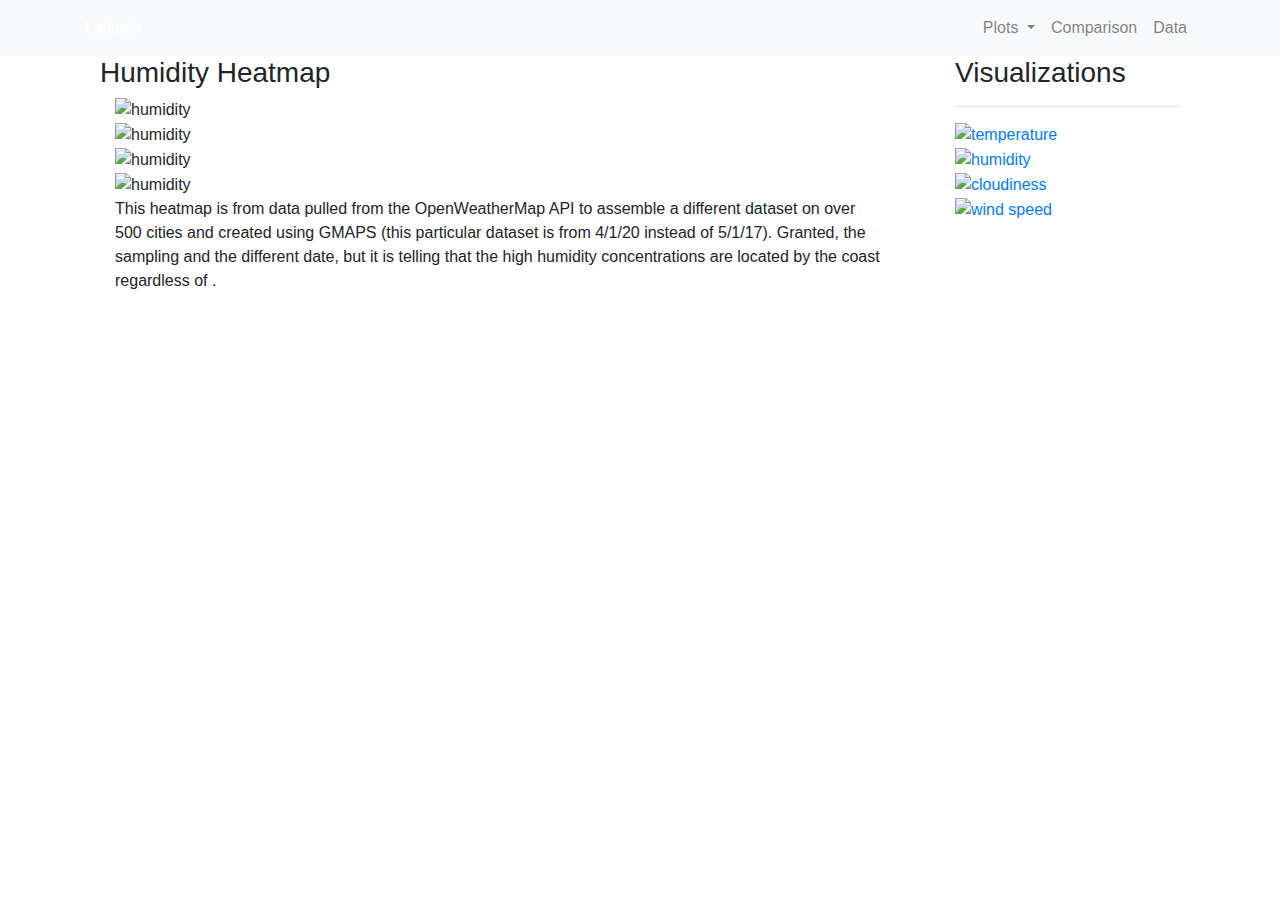
==== humidityheatmap.html @ a3ae4d62 "Add files via upload" ====
<!DOCTYPE html>
<html lang="en">

<head>
  <meta charset="UTF-8">
  <title>Summary</title>

  <link rel="stylesheet" href="https://stackpath.bootstrapcdn.com/bootstrap/4.3.1/css/bootstrap.min.css" integrity="sha384-ggOyR0iXCbMQv3Xipma34MD+dH/1fQ784/j6cY/iJTQUOhcWr7x9JvoRxT2MZw1T" crossorigin="anonymous">
  <link rel="stylesheet" href="style.css">

    <script src="https://cdn.jsdelivr.net/npm/@popperjs/core@2.9.2/dist/umd/popper.min.js" ></script>
    <script src="https://cdn.jsdelivr.net/npm/bootstrap@5.0.1/dist/js/bootstrap.min.js" integrity="sha384-Atwg2Pkwv9vp0ygtn1JAojH0nYbwNJLPhwyoVbhoPwBhjQPR5VtM2+xf0Uwh9KtT" crossorigin="anonymous"></script>

    <script>
      const button = document.querySelector('#button');
      const tooltip = document.querySelector('#tooltip');
      const popperInstance = Popper.createPopper(button, tooltip);
    </script>
</head>
<body>
    
    <!--navbar-->
    <nav class="navbar navbar-expand-lg navbar-light bg-light">
        <div class="container">
            <a class="top-navbar-text-latitude text-white" href="index.html" >Latitude</a>
            <button class="navbar-toggler" type="button" data-toggle="collapse" data-target="#navbarSupportedContent" aria-controls="navbarSupportedContent" aria-expanded="false" aria-label="Toggle navigation">
                <span class="navbar-toggler-icon"></span>
            </button>
            
            <div class="collapse navbar-collapse" id="navbarSupportedContent">
                <ul class="navbar-nav ml-auto">    
                    <li class="nav-item dropdown">
                        <a class="nav-link dropdown-toggle" href="#" id="dropdownMenuLink" role="button" id="dropdownMenuLink" data-bs-toggle="dropdown" aria-haspopup="true" aria-expanded="false">
                            Plots
                        </a>
                            <div class="dropdown-menu" aria-labelledby="dropdownMenuLink">
                            <a class="dropdown-item" href="temperature.html">Temperature</a>
                            <a class="dropdown-item" href="humidity.html">Humidity</a>
                            <a class="dropdown-item" href="cloudiness.html">Cloudiness</a>
                            <a class="dropdown-item" href="windspeed.html">Wind Speed</a>
                    </li>
                    <li class="nav-item">
                        <a class="nav-link" href="comparison.html">Comparison</a>
                    </li>
                    <li class="nav-item">
                        <a class="nav-link" href="data.html">Data</a>

                        </div>
                    </li>
                </ul>
            </div>
        </div>
    </nav>
    

    <div class="container content">
        <div class="row">
            <div class="col-md-9">
                <div class="col-md-12">
                    <h3>Humidity Heatmap</h3>
                   <div class="col-sm-12">
                    <img src="Resources/assets/images/Humidity Heatmap - whole.png" width="100%" alt="humidity">
                    </div>
                    <div class="col-sm-12">
                    <img src="Resources/assets/images/Humidity Heatmap - close-up 01.png" width="100%" alt="humidity">
                    </div>
                    <div class="col-sm-12">
                    <img src="Resources/assets/images/Humidity Heatmap - close-up 02.png" width="100%" alt="humidity">
                    </div>
                    <div class="col-sm-12">
                    <img src="Resources/assets/images/Humidity Heatmap - close-up 03.png" width="100%" alt="humidity">
                    </div>
                    <div class="col-sm-12">
                    <p>This heatmap is from data pulled from the OpenWeatherMap API to assemble a different dataset on over 500 cities and created using GMAPS (this particular dataset is from 4/1/20 instead of 5/1/17). Granted, the sampling and the different date, but it is telling that the high humidity concentrations are located by the coast regardless of .</p>
                    </div>
                </div>
            </div>

            <div class="col-md-3">
                <div class="col-md-12">
                    <h3>Visualizations</h3>
                    <hr>
                    <div class="row">
                        <div class="col-sm-12">
                            <a href="temperature.html"><img src="Resources/assets/images/Fig1.png" width="100%" alt="temperature">
                            </a> 
                        </div>
                        <div class="col-sm-12">
                            <a href="humidity.html"><img src="Resources/assets/images/Fig2.png" width="100%" alt="humidity"></a>
                        </div>
                   
                        <div class="col-sm-12">
                            <a href="cloudiness.html"><img src="Resources/assets/images/Fig3.png" width="100%" alt="cloudiness"></a>
                        </div>

                        <div class="col-sm-12">
                            <a href="windspeed.html"><img src="Resources/assets/images/Fig4.png" width="100%" alt="wind speed"></a>
                        </div>
                    </div>
                </div>
            </div>
        </div>
    </div>

    <!-- footer -->
    <footer class="tiny-footer footer-dark">     
    </footer>

</body>
</html>
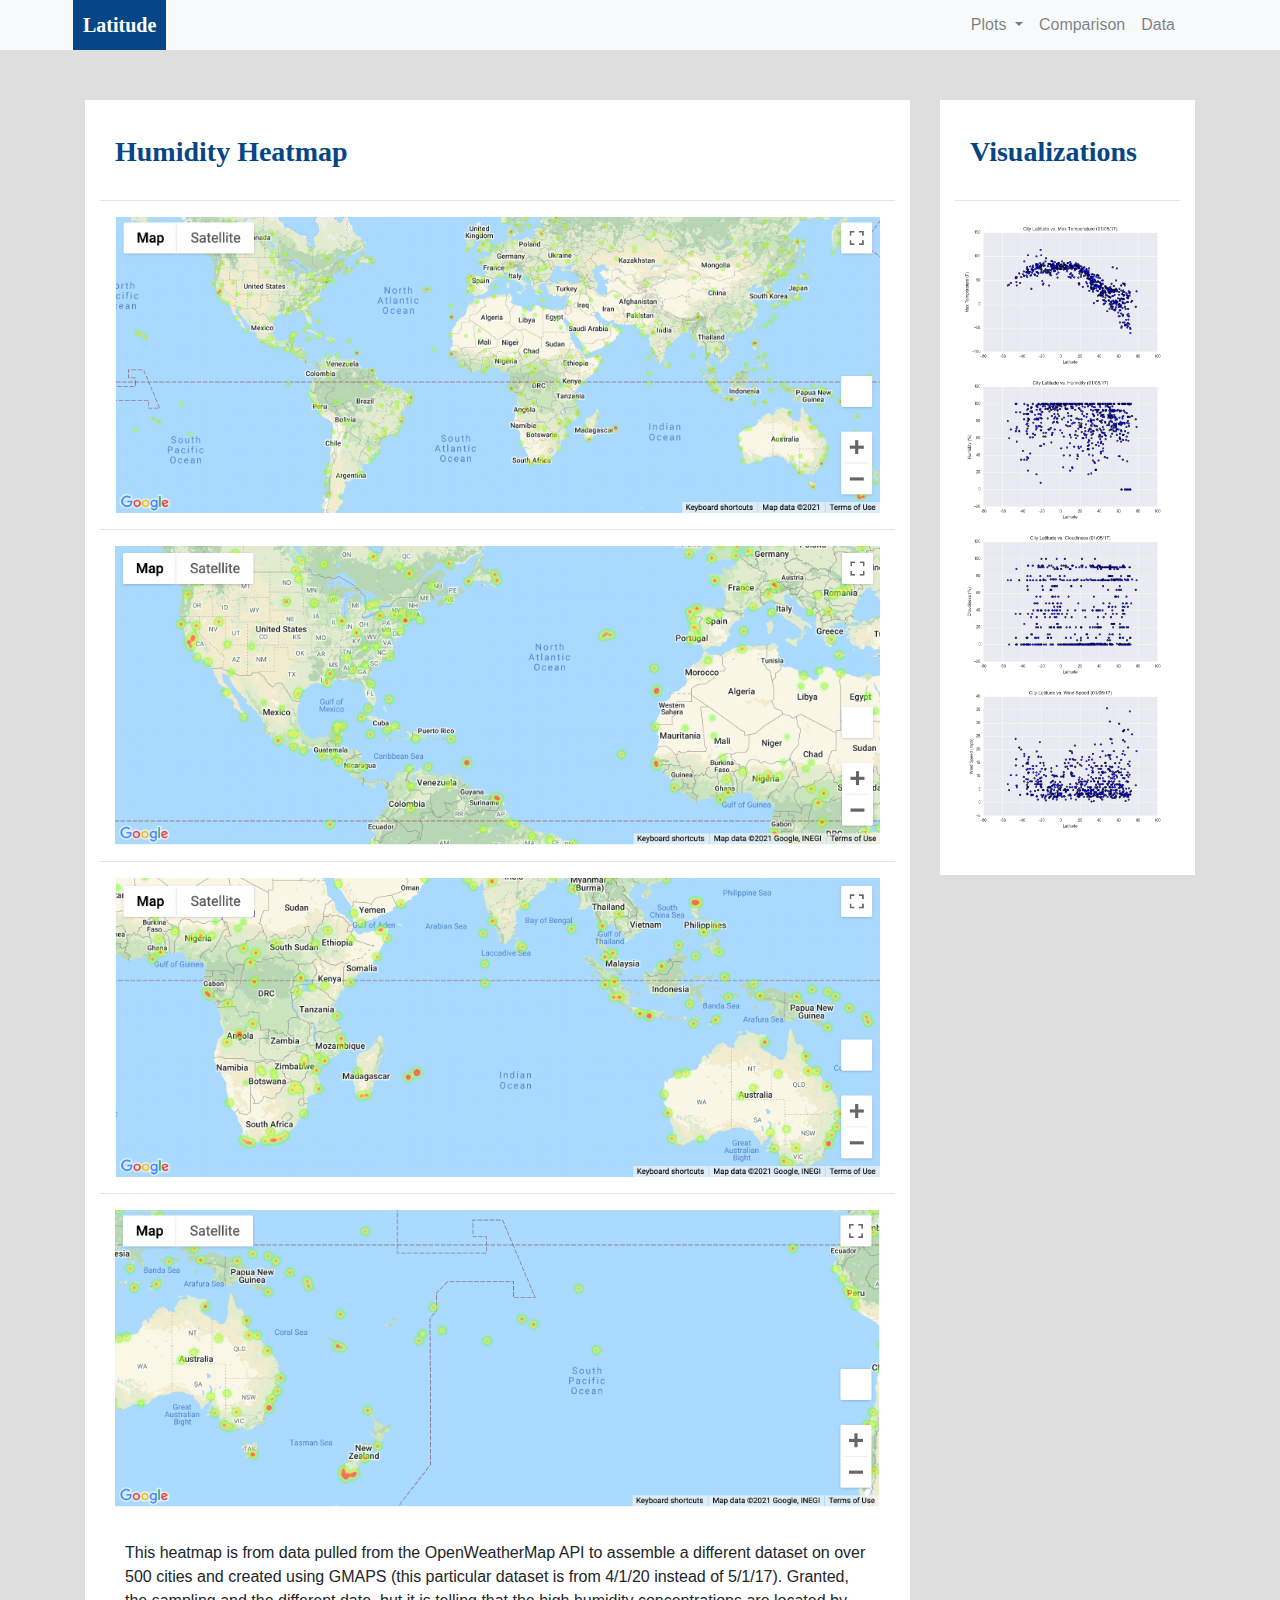
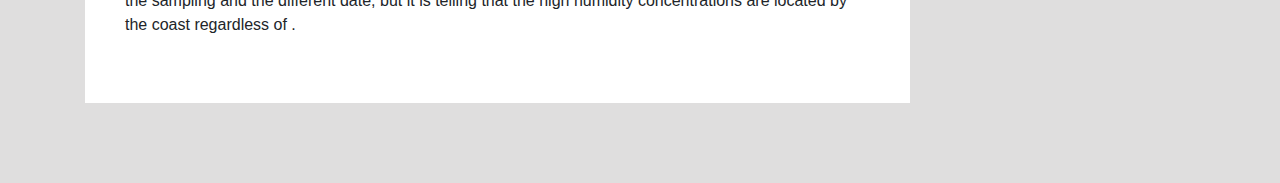
==== commit 96f91fca: "Add files via upload" ====
--- a/humidityheatmap.html
+++ b/humidityheatmap.html
@@ -58,18 +58,23 @@
             <div class="col-md-9">
                 <div class="col-md-12">
                     <h3>Humidity Heatmap</h3>
+                    <hr>
                    <div class="col-sm-12">
                     <img src="Resources/assets/images/Humidity Heatmap - whole.png" width="100%" alt="humidity">
                     </div>
+                    <hr>
                     <div class="col-sm-12">
                     <img src="Resources/assets/images/Humidity Heatmap - close-up 01.png" width="100%" alt="humidity">
                     </div>
+                    <hr>
                     <div class="col-sm-12">
                     <img src="Resources/assets/images/Humidity Heatmap - close-up 02.png" width="100%" alt="humidity">
                     </div>
+                    <hr>
                     <div class="col-sm-12">
                     <img src="Resources/assets/images/Humidity Heatmap - close-up 03.png" width="100%" alt="humidity">
                     </div>
+                    <br>
                     <div class="col-sm-12">
                     <p>This heatmap is from data pulled from the OpenWeatherMap API to assemble a different dataset on over 500 cities and created using GMAPS (this particular dataset is from 4/1/20 instead of 5/1/17). Granted, the sampling and the different date, but it is telling that the high humidity concentrations are located by the coast regardless of .</p>
                     </div>
--- a/style.css
+++ b/style.css
@@ -0,0 +1,105 @@
+
+/*header*/
+a.top-navbar-text-latitude{
+    margin-left: 0px;
+    padding: 10px;
+    background-color: #064686;
+    font-size: 20px;
+    font-weight: bolder;
+    font-family: Georgia, 'Times New Roman', Times, serif;
+}
+
+
+h3{
+    color: #064686;
+    font-weight: bolder;
+    font-family: Georgia, 'Times New Roman', Times, serif;
+    padding: 15px;
+}
+
+/*header navbar*/
+.navbar{
+    padding-top:0px;
+    padding-bottom: 0px;
+    padding-right:40px;
+}
+
+.nav-item.dropdown.show {
+    background-color: #ddd;
+}
+
+
+.dropdown-menu {
+    margin: 0;
+}
+
+.thumbnails{
+    padding:10px;
+    border: none;
+}
+
+
+/*body*/
+p{
+   font-size: 16px;
+   font-family: Arial, Helvetica, sans-serif;
+   padding:10px;
+}
+
+
+body{
+    background-color: #DFDEDE;
+}
+.col-md-12{
+    background-color: white;
+    padding-top: 20px;
+    padding-bottom:40px;
+}
+
+.pic{
+    border: 3px #064686;
+}
+
+
+
+
+/*content*/
+.content {
+    padding-top: 50px;
+    padding-bottom: 80px;
+    overflow: hidden;
+}
+
+.content.bg-white {
+    margin-top: 15px;
+}
+
+
+
+
+/*footer*/
+.tiny-footer{
+    background-color: #064686;
+    margin-top: 50px;
+    position: fixed;
+    bottom: 0;
+    width: 100%;
+}
+
+
+/*small screen*/
+@media(max-width:800px){
+    body{
+    background-color: #FFFFFF;
+    }
+    .navbar.bg-light{
+        background-color: #064686;    
+    }
+
+    .navbar-collapse{
+        background-color: #f8f9fa;
+    }
+    .navbar{
+        padding:inherit;
+    }
+}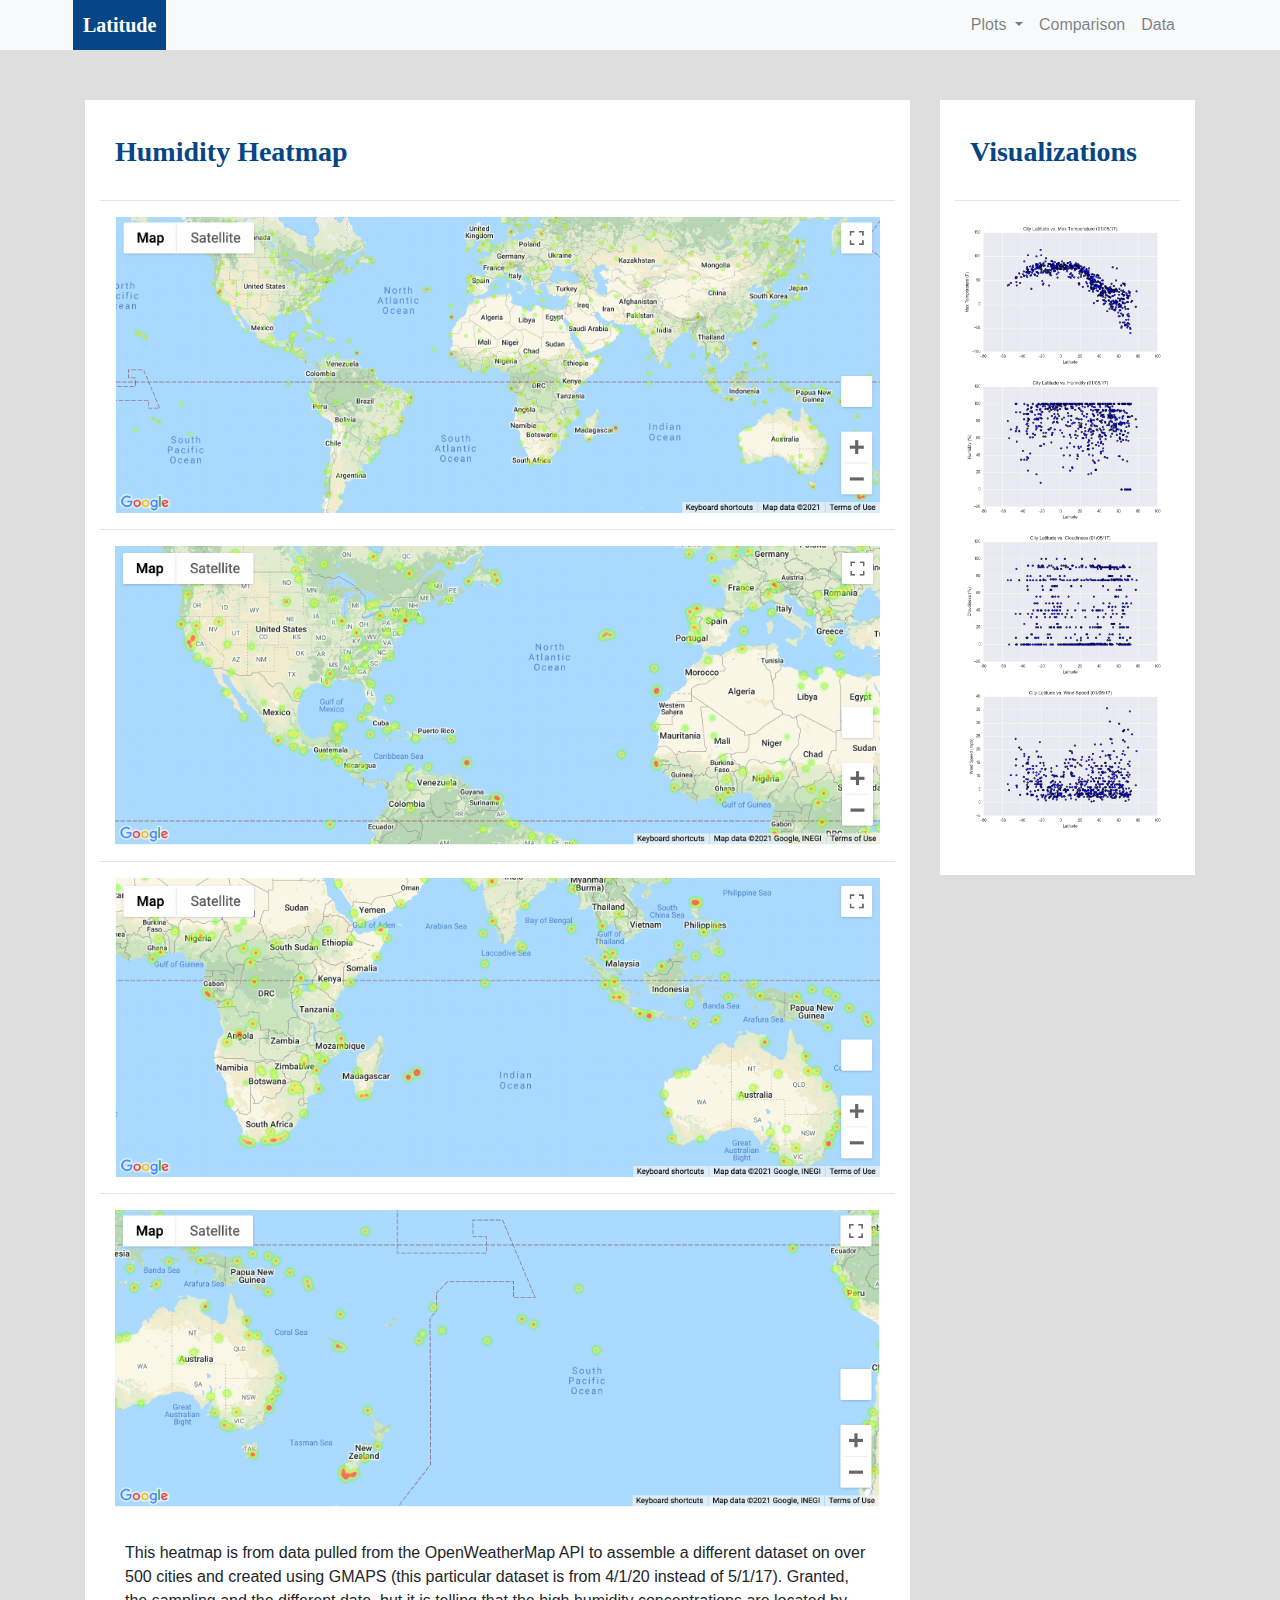
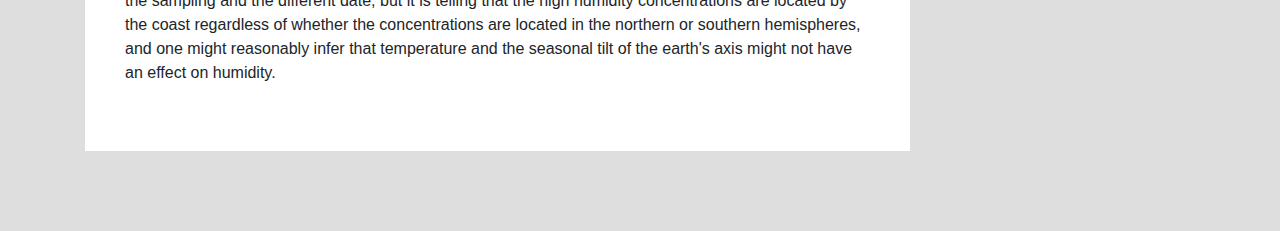
==== commit ae289623: "Add files via upload" ====
--- a/humidityheatmap.html
+++ b/humidityheatmap.html
@@ -76,7 +76,7 @@
                     </div>
                     <br>
                     <div class="col-sm-12">
-                    <p>This heatmap is from data pulled from the OpenWeatherMap API to assemble a different dataset on over 500 cities and created using GMAPS (this particular dataset is from 4/1/20 instead of 5/1/17). Granted, the sampling and the different date, but it is telling that the high humidity concentrations are located by the coast regardless of .</p>
+                    <p>This heatmap is from data pulled from the OpenWeatherMap API to assemble a different dataset on over 500 cities and created using GMAPS (this particular dataset is from 4/1/20 instead of 5/1/17). Granted, the sampling and the different date, but it is telling that the high humidity concentrations are located by the coast regardless of whether the concentrations are located in the northern or southern hemispheres, and one might reasonably infer that temperature and the seasonal tilt of the earth's axis might not have an effect on humidity.</p>
                     </div>
                 </div>
             </div>
